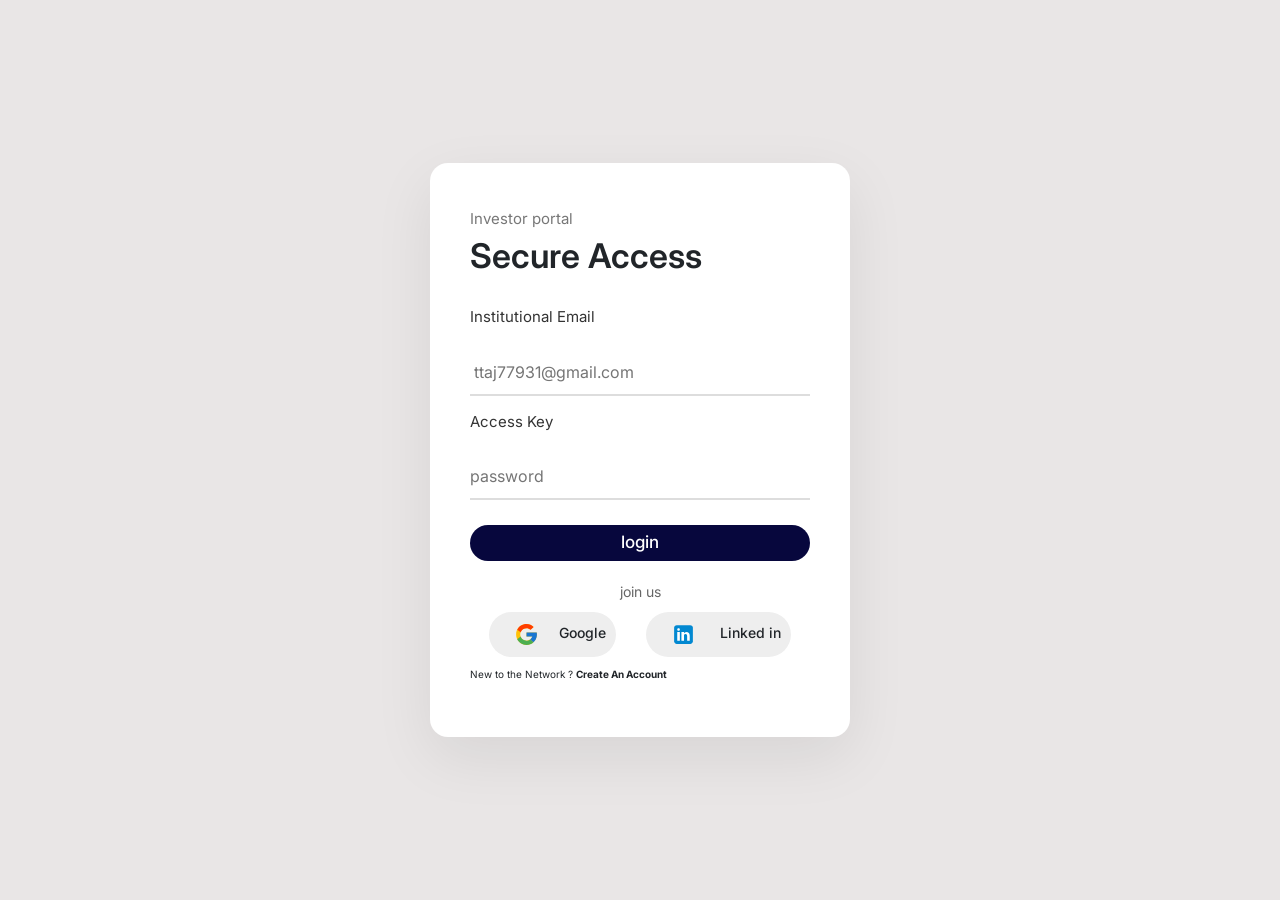
==== login.html @ df4b6495 "Add files via upload" ====
<!DOCTYPE html>
<html lang="en">
<head>
        <script src="https://cdn.jsdelivr.net/npm/@popperjs/core@2.11.8/dist/umd/popper.min.js" integrity="sha384-I7E8VVD/ismYTF4hNIPjVp/Zjvgyol6VFvRkX/vR+Vc4jQkC+hVqc2pM8ODewa9r" crossorigin="anonymous"></script>
<script src="https://cdn.jsdelivr.net/npm/bootstrap@5.3.8/dist/js/bootstrap.min.js" integrity="sha384-G/EV+4j2dNv+tEPo3++6LCgdCROaejBqfUeNjuKAiuXbjrxilcCdDz6ZAVfHWe1Y" crossorigin="anonymous"></script>
<link href="https://cdn.jsdelivr.net/npm/bootstrap@5.3.8/dist/css/bootstrap.min.css" rel="stylesheet" integrity="sha384-sRIl4kxILFvY47J16cr9ZwB07vP4J8+LH7qKQnuqkuIAvNWLzeN8tE5YBujZqJLB" crossorigin="anonymous">
<script src="https://cdn.jsdelivr.net/npm/bootstrap@5.3.8/dist/js/bootstrap.bundle.min.js" integrity="sha384-FKyoEForCGlyvwx9Hj09JcYn3nv7wiPVlz7YYwJrWVcXK/BmnVDxM+D2scQbITxI" crossorigin="anonymous"></script>
<link href="https://cdn.jsdelivr.net/npm/bootstrap-icons@1.11.3/font/bootstrap-icons.css" rel="stylesheet">
    <meta charset="UTF-8">
    <meta name="viewport" content="width=device-width, initial-scale=1.0">
    <title>Document</title>
    <link href="https://fonts.googleapis.com/css2?family=Inter:wght@300;400;500;600;700&display=swap" rel="stylesheet">
    <style>
*{
    margin:0;
    padding:0;
    box-sizing:border-box;
}

html{
    font-size:62.5%;
}

body{
    min-height:100vh;
    display:flex;
    justify-content:center;
    align-items:center;
    background:#e9e6e6;
    font-family:'Inter',sans-serif;
    padding:2rem;
}


.form{
    width:100%;
    max-width:42rem;
    padding:4.5rem 4rem;
    background:#fff;
    border-radius:1.8rem;
    box-shadow:0 2rem 6rem rgba(0,0,0,0.08);
}


.form p:first-child{
    color:#777;
    font-size:1.5rem;
    margin-bottom:.5rem;
}

.form h2{
    font-size:3.4rem;
    font-weight:600;
    margin-bottom:3rem;
}


label{
    font-size:1.5rem;
    margin-bottom:.6rem;
    color:#333;
}


.margin{
    width:100%;
    border:none;
    border-bottom:.2rem solid #ddd;
    padding:1rem 0;
    margin-bottom:2.8rem;
    font-size:1.6rem;
    transition:.3s;
}

.margin:focus{
    outline:none;
    border-color:#07073d;
}


.submit{
    width:100%;
    padding:1.4rem;
    border:none;
    border-radius:3rem;
    background:#07073d;
    color:#fff;
    font-size:1.7rem;
    font-weight:500;
    margin-top:1rem;
    transition:.3s;
}

.submit:hover{
    background:#0d0d6b;
}


.form form + p{
    text-align:center;
    margin:2.5rem 0 1.5rem;
    color:#666;
    font-size:1.4rem;
}


.social{
    display:flex;
    gap:3rem;
    justify-content:center;
}


.btn{
   
  
    background:#eee;
    padding:1rem 1.8rem;
    border-radius:3rem;
    border:none;
    font-size:1.4rem;
    font-weight:500;
    transition:.3s;
    padding: 1rem;
}
b:hover{
    cursor: pointer;
}
svg{
    margin:0 2rem 0 1.5rem;
}

.btn:hover{
    background:#e0e0e0;
}
.btn2{
    margin-left: 10 rem;
}


.last{
    text-align:center;
    margin-top:2.5rem;
    font-size:1.4rem;
}

.last b{
    cursor:pointer;
}


@media (max-width:600px){
    html{
        font-size:56%;
    }
}

@media (max-width:400px){
    html{
        font-size:52%;
    }
}
    </style>

</head>
<body>
 
    <section class="login my-5 py-5">
    <div class="container">
   <div class="form ">
     
        <div class="row">
           
            <div class="col-lg-12">
               
                 <p>Investor portal</p>
                <h2>Secure Access</h2>
                <form>
                <label>Institutional Email</label>
                <input type="email  "  class=" margin my-4"   placeholder=" ttaj77931@gmail.com">
                <label>Access Key</label>
                <input type="password"  class=" margin my-4" placeholder="password">
                <input type="submit"  class=" submit p-2 my-3" value="login" >

                </form>
                <p class=" my-3">join us</p>
                <div class="social">
                <button class="btn btn1  "><svg xmlns="http://www.w3.org/2000/svg"  x="0px" y="0px" width="25" height="25" viewBox="0 0 48 48">
<path fill="#FFC107" d="M43.611,20.083H42V20H24v8h11.303c-1.649,4.657-6.08,8-11.303,8c-6.627,0-12-5.373-12-12c0-6.627,5.373-12,12-12c3.059,0,5.842,1.154,7.961,3.039l5.657-5.657C34.046,6.053,29.268,4,24,4C12.955,4,4,12.955,4,24c0,11.045,8.955,20,20,20c11.045,0,20-8.955,20-20C44,22.659,43.862,21.35,43.611,20.083z"></path><path fill="#FF3D00" d="M6.306,14.691l6.571,4.819C14.655,15.108,18.961,12,24,12c3.059,0,5.842,1.154,7.961,3.039l5.657-5.657C34.046,6.053,29.268,4,24,4C16.318,4,9.656,8.337,6.306,14.691z"></path><path fill="#4CAF50" d="M24,44c5.166,0,9.86-1.977,13.409-5.192l-6.19-5.238C29.211,35.091,26.715,36,24,36c-5.202,0-9.619-3.317-11.283-7.946l-6.522,5.025C9.505,39.556,16.227,44,24,44z"></path><path fill="#1976D2" d="M43.611,20.083H42V20H24v8h11.303c-0.792,2.237-2.231,4.166-4.087,5.571c0.001-0.001,0.002-0.001,0.003-0.002l6.19,5.238C36.971,39.205,44,34,44,24C44,22.659,43.862,21.35,43.611,20.083z"></path>
</svg>Google</button>
                <button class="btn btn2  "><svg xmlns="http://www.w3.org/2000/svg" x="0px" y="0px" width="25" height="25" viewBox="0 0 48 48">
<path fill="#0288D1" d="M42,37c0,2.762-2.238,5-5,5H11c-2.761,0-5-2.238-5-5V11c0-2.762,2.239-5,5-5h26c2.762,0,5,2.238,5,5V37z"></path><path fill="#FFF" d="M12 19H17V36H12zM14.485 17h-.028C12.965 17 12 15.888 12 14.499 12 13.08 12.995 12 14.514 12c1.521 0 2.458 1.08 2.486 2.499C17 15.887 16.035 17 14.485 17zM36 36h-5v-9.099c0-2.198-1.225-3.698-3.192-3.698-1.501 0-2.313 1.012-2.707 1.99C24.957 25.543 25 26.511 25 27v9h-5V19h5v2.616C25.721 20.5 26.85 19 29.738 19c3.578 0 6.261 2.25 6.261 7.274L36 36 36 36z"></path>
</svg> Linked in </button>
</div>
                <p class="my-3">New to the Network ? <b>Create An Account</b></p>
            </div>
        </div>
    </div>
    </div>
    </section>

    
</body>
</html>
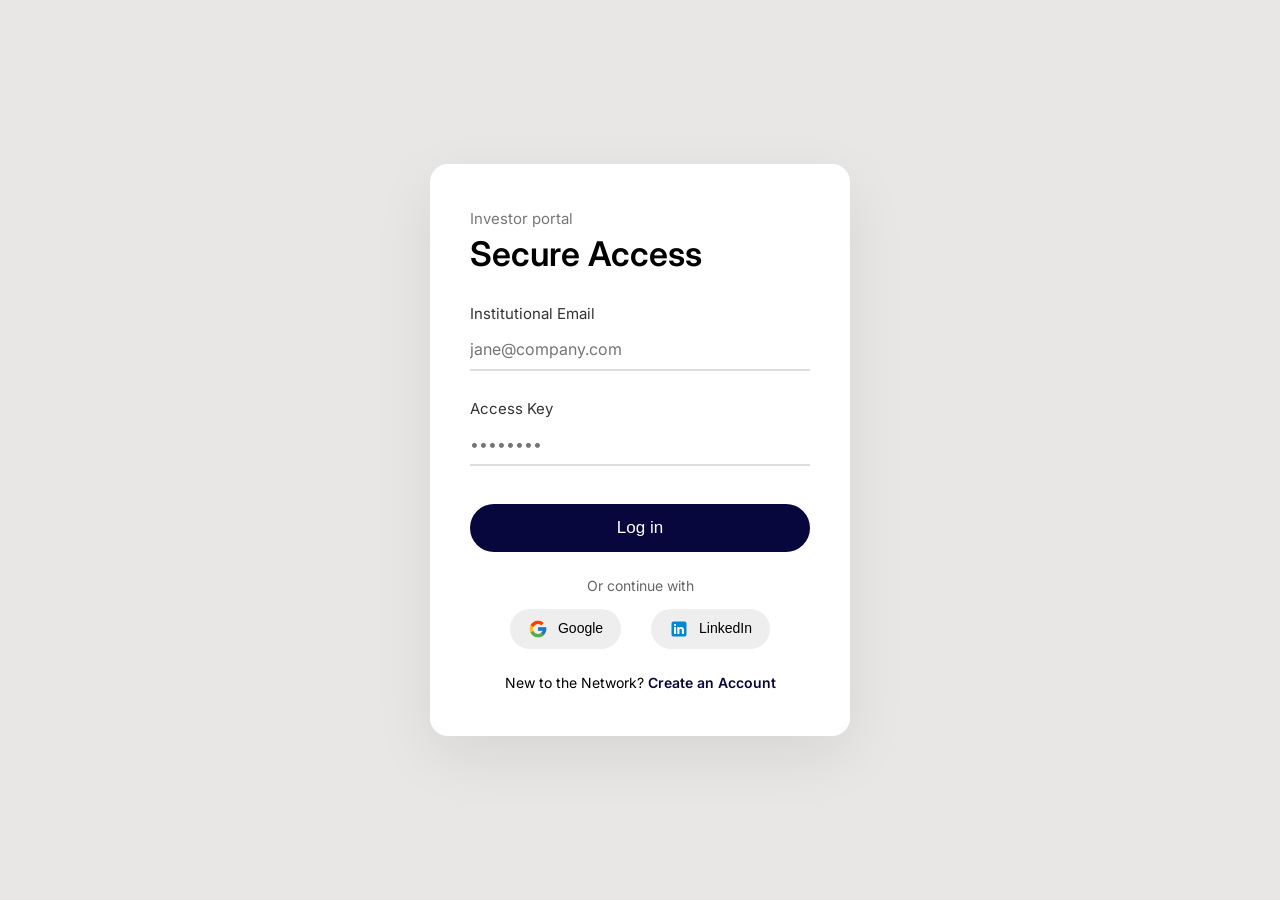
==== commit f6ae2eb6: "Add files via upload" ====
--- a/login.html
+++ b/login.html
@@ -1,204 +1,292 @@
-<!DOCTYPE html>
-<html lang="en">
-<head>
-        <script src="https://cdn.jsdelivr.net/npm/@popperjs/core@2.11.8/dist/umd/popper.min.js" integrity="sha384-I7E8VVD/ismYTF4hNIPjVp/Zjvgyol6VFvRkX/vR+Vc4jQkC+hVqc2pM8ODewa9r" crossorigin="anonymous"></script>
-<script src="https://cdn.jsdelivr.net/npm/bootstrap@5.3.8/dist/js/bootstrap.min.js" integrity="sha384-G/EV+4j2dNv+tEPo3++6LCgdCROaejBqfUeNjuKAiuXbjrxilcCdDz6ZAVfHWe1Y" crossorigin="anonymous"></script>
-<link href="https://cdn.jsdelivr.net/npm/bootstrap@5.3.8/dist/css/bootstrap.min.css" rel="stylesheet" integrity="sha384-sRIl4kxILFvY47J16cr9ZwB07vP4J8+LH7qKQnuqkuIAvNWLzeN8tE5YBujZqJLB" crossorigin="anonymous">
-<script src="https://cdn.jsdelivr.net/npm/bootstrap@5.3.8/dist/js/bootstrap.bundle.min.js" integrity="sha384-FKyoEForCGlyvwx9Hj09JcYn3nv7wiPVlz7YYwJrWVcXK/BmnVDxM+D2scQbITxI" crossorigin="anonymous"></script>
-<link href="https://cdn.jsdelivr.net/npm/bootstrap-icons@1.11.3/font/bootstrap-icons.css" rel="stylesheet">
-    <meta charset="UTF-8">
-    <meta name="viewport" content="width=device-width, initial-scale=1.0">
-    <title>Document</title>
-    <link href="https://fonts.googleapis.com/css2?family=Inter:wght@300;400;500;600;700&display=swap" rel="stylesheet">
-    <style>
-*{
-    margin:0;
-    padding:0;
-    box-sizing:border-box;
-}
-
-html{
-    font-size:62.5%;
-}
-
-body{
-    min-height:100vh;
-    display:flex;
-    justify-content:center;
-    align-items:center;
-    background:#e9e6e6;
-    font-family:'Inter',sans-serif;
-    padding:2rem;
-}
-
-
-.form{
-    width:100%;
-    max-width:42rem;
-    padding:4.5rem 4rem;
-    background:#fff;
-    border-radius:1.8rem;
-    box-shadow:0 2rem 6rem rgba(0,0,0,0.08);
-}
-
-
-.form p:first-child{
-    color:#777;
-    font-size:1.5rem;
-    margin-bottom:.5rem;
-}
-
-.form h2{
-    font-size:3.4rem;
-    font-weight:600;
-    margin-bottom:3rem;
-}
-
-
-label{
-    font-size:1.5rem;
-    margin-bottom:.6rem;
-    color:#333;
-}
-
-
-.margin{
-    width:100%;
-    border:none;
-    border-bottom:.2rem solid #ddd;
-    padding:1rem 0;
-    margin-bottom:2.8rem;
-    font-size:1.6rem;
-    transition:.3s;
-}
-
-.margin:focus{
-    outline:none;
-    border-color:#07073d;
-}
-
-
-.submit{
-    width:100%;
-    padding:1.4rem;
-    border:none;
-    border-radius:3rem;
-    background:#07073d;
-    color:#fff;
-    font-size:1.7rem;
-    font-weight:500;
-    margin-top:1rem;
-    transition:.3s;
-}
-
-.submit:hover{
-    background:#0d0d6b;
-}
-
-
-.form form + p{
-    text-align:center;
-    margin:2.5rem 0 1.5rem;
-    color:#666;
-    font-size:1.4rem;
-}
-
-
-.social{
-    display:flex;
-    gap:3rem;
-    justify-content:center;
-}
-
-
-.btn{
-   
-  
-    background:#eee;
-    padding:1rem 1.8rem;
-    border-radius:3rem;
-    border:none;
-    font-size:1.4rem;
-    font-weight:500;
-    transition:.3s;
-    padding: 1rem;
-}
-b:hover{
-    cursor: pointer;
-}
-svg{
-    margin:0 2rem 0 1.5rem;
-}
-
-.btn:hover{
-    background:#e0e0e0;
-}
-.btn2{
-    margin-left: 10 rem;
-}
-
-
-.last{
-    text-align:center;
-    margin-top:2.5rem;
-    font-size:1.4rem;
-}
-
-.last b{
-    cursor:pointer;
-}
-
-
-@media (max-width:600px){
-    html{
-        font-size:56%;
-    }
-}
-
-@media (max-width:400px){
-    html{
-        font-size:52%;
-    }
-}
-    </style>
-
-</head>
-<body>
- 
-    <section class="login my-5 py-5">
-    <div class="container">
-   <div class="form ">
-     
-        <div class="row">
-           
-            <div class="col-lg-12">
-               
-                 <p>Investor portal</p>
-                <h2>Secure Access</h2>
-                <form>
-                <label>Institutional Email</label>
-                <input type="email  "  class=" margin my-4"   placeholder=" ttaj77931@gmail.com">
-                <label>Access Key</label>
-                <input type="password"  class=" margin my-4" placeholder="password">
-                <input type="submit"  class=" submit p-2 my-3" value="login" >
-
-                </form>
-                <p class=" my-3">join us</p>
-                <div class="social">
-                <button class="btn btn1  "><svg xmlns="http://www.w3.org/2000/svg"  x="0px" y="0px" width="25" height="25" viewBox="0 0 48 48">
-<path fill="#FFC107" d="M43.611,20.083H42V20H24v8h11.303c-1.649,4.657-6.08,8-11.303,8c-6.627,0-12-5.373-12-12c0-6.627,5.373-12,12-12c3.059,0,5.842,1.154,7.961,3.039l5.657-5.657C34.046,6.053,29.268,4,24,4C12.955,4,4,12.955,4,24c0,11.045,8.955,20,20,20c11.045,0,20-8.955,20-20C44,22.659,43.862,21.35,43.611,20.083z"></path><path fill="#FF3D00" d="M6.306,14.691l6.571,4.819C14.655,15.108,18.961,12,24,12c3.059,0,5.842,1.154,7.961,3.039l5.657-5.657C34.046,6.053,29.268,4,24,4C16.318,4,9.656,8.337,6.306,14.691z"></path><path fill="#4CAF50" d="M24,44c5.166,0,9.86-1.977,13.409-5.192l-6.19-5.238C29.211,35.091,26.715,36,24,36c-5.202,0-9.619-3.317-11.283-7.946l-6.522,5.025C9.505,39.556,16.227,44,24,44z"></path><path fill="#1976D2" d="M43.611,20.083H42V20H24v8h11.303c-0.792,2.237-2.231,4.166-4.087,5.571c0.001-0.001,0.002-0.001,0.003-0.002l6.19,5.238C36.971,39.205,44,34,44,24C44,22.659,43.862,21.35,43.611,20.083z"></path>
-</svg>Google</button>
-                <button class="btn btn2  "><svg xmlns="http://www.w3.org/2000/svg" x="0px" y="0px" width="25" height="25" viewBox="0 0 48 48">
-<path fill="#0288D1" d="M42,37c0,2.762-2.238,5-5,5H11c-2.761,0-5-2.238-5-5V11c0-2.762,2.239-5,5-5h26c2.762,0,5,2.238,5,5V37z"></path><path fill="#FFF" d="M12 19H17V36H12zM14.485 17h-.028C12.965 17 12 15.888 12 14.499 12 13.08 12.995 12 14.514 12c1.521 0 2.458 1.08 2.486 2.499C17 15.887 16.035 17 14.485 17zM36 36h-5v-9.099c0-2.198-1.225-3.698-3.192-3.698-1.501 0-2.313 1.012-2.707 1.99C24.957 25.543 25 26.511 25 27v9h-5V19h5v2.616C25.721 20.5 26.85 19 29.738 19c3.578 0 6.261 2.25 6.261 7.274L36 36 36 36z"></path>
-</svg> Linked in </button>
-</div>
-                <p class="my-3">New to the Network ? <b>Create An Account</b></p>
-            </div>
-        </div>
-    </div>
-    </div>
-    </section>
-
-    
-</body>
-</html>+<!DOCTYPE html>
+<html lang="en">
+<head>
+<meta charset="UTF-8">
+<meta name="viewport" content="width=device-width, initial-scale=1.0">
+<title>StartIt - Log in</title>
+<link href="https://fonts.googleapis.com/css2?family=Inter:wght@300;400;500;600;700&display=swap" rel="stylesheet">
+<link href="https://cdn.jsdelivr.net/npm/bootstrap-icons@1.11.3/font/bootstrap-icons.css" rel="stylesheet">
+<style>
+*{
+    margin:0;
+    padding:0;
+    box-sizing:border-box;
+}
+
+html{
+    font-size:62.5%;
+}
+
+body{
+    min-height:100vh;
+    display:flex;
+    justify-content:center;
+    align-items:center;
+    background:#e9e6e6;
+    font-family:'Inter',sans-serif;
+    padding:2rem;
+}
+
+.form{
+    width:100%;
+    max-width:42rem;
+    padding:4.5rem 4rem;
+    background:#fff;
+    border-radius:1.8rem;
+    box-shadow:0 2rem 6rem rgba(0,0,0,0.08);
+}
+
+.form p:first-child{
+    color:#777;
+    font-size:1.5rem;
+    margin-bottom:.5rem;
+}
+
+.form h2{
+    font-size:3.4rem;
+    font-weight:600;
+    margin-bottom:3rem;
+}
+
+label{
+    font-size:1.5rem;
+    margin-bottom:.6rem;
+    color:#333;
+    display:block;
+}
+
+.field-input{
+    width:100%;
+    border:none;
+    border-bottom:.2rem solid #ddd;
+    padding:1rem 0;
+    margin-bottom:2.8rem;
+    font-size:1.6rem;
+    transition:.3s;
+    outline:none;
+    font-family:'Inter',sans-serif;
+}
+
+.field-input:focus{
+    border-color:#07073d;
+}
+
+.submit{
+    width:100%;
+    padding:1.4rem;
+    border:none;
+    border-radius:3rem;
+    background:#07073d;
+    color:#fff;
+    font-size:1.7rem;
+    font-weight:500;
+    margin-top:1rem;
+    transition:.3s;
+    cursor:pointer;
+}
+
+.submit:hover{
+    background:#0d0d6b;
+}
+
+.submit:disabled{
+    opacity:0.6;
+    cursor:not-allowed;
+}
+
+.form form + p{
+    text-align:center;
+    margin:2.5rem 0 1.5rem;
+    color:#666;
+    font-size:1.4rem;
+}
+
+.social{
+    display:flex;
+    gap:3rem;
+    justify-content:center;
+}
+
+.btn{
+    background:#eee;
+    padding:1rem 1.8rem;
+    border-radius:3rem;
+    border:none;
+    font-size:1.4rem;
+    font-weight:500;
+    transition:.3s;
+    cursor:pointer;
+}
+
+.btn:hover{
+    background:#e0e0e0;
+}
+
+.last{
+    text-align:center;
+    margin-top:2.5rem;
+    font-size:1.4rem;
+}
+
+.last a{
+    font-weight:600;
+    color:#07073d;
+    text-decoration:none;
+}
+
+.last a:hover{
+    text-decoration:underline;
+}
+
+.alert{
+    padding:1.2rem 1.6rem;
+    border-radius:1rem;
+    margin-bottom:1.6rem;
+    font-size:1.4rem;
+    display:none;
+}
+
+.alert.success{
+    background:#dcfce7;
+    color:#166534;
+    border:1px solid #bbf7d0;
+    display:block;
+}
+
+.alert.error{
+    background:#fef2f2;
+    color:#991b1b;
+    border:1px solid #fecaca;
+    display:block;
+}
+
+@media (max-width:600px){
+    html{ font-size:56%; }
+}
+
+@media (max-width:400px){
+    html{ font-size:52%; }
+}
+</style>
+</head>
+<body>
+
+<div class="form">
+    <p>Investor portal</p>
+    <h2>Secure Access</h2>
+
+    <div id="alert" class="alert"></div>
+
+    <form id="loginForm" onsubmit="handleLogin(event)">
+        <label>Institutional Email</label>
+        <input type="email" id="email" class="field-input" placeholder="jane@company.com" required>
+
+        <label>Access Key</label>
+        <input type="password" id="password" class="field-input" placeholder="••••••••" required>
+
+        <button type="submit" id="submitBtn" class="submit">Log in</button>
+    </form>
+
+    <p>Or continue with</p>
+    <div class="social">
+        <button class="btn">
+            <svg xmlns="http://www.w3.org/2000/svg" x="0px" y="0px" width="20" height="20" viewBox="0 0 48 48" style="vertical-align:middle;margin-right:6px">
+                <path fill="#FFC107" d="M43.611,20.083H42V20H24v8h11.303c-1.649,4.657-6.08,8-11.303,8c-6.627,0-12-5.373-12-12s5.373-12,12-12c3.059,0,5.842,1.154,7.961,3.039l5.657-5.657C34.046,6.053,29.268,4,24,4C12.955,4,4,12.955,4,24s8.955,20,20,20s20-8.955,20-20C44,22.659,43.862,21.35,43.611,20.083z"/>
+                <path fill="#FF3D00" d="M6.306,14.691l6.571,4.819C14.655,15.108,18.961,12,24,12c3.059,0,5.842,1.154,7.961,3.039l5.657-5.657C34.046,6.053,29.268,4,24,4C16.318,4,9.65,8.337,6.306,14.691z"/>
+                <path fill="#4CAF50" d="M24,44c5.166,0,9.86-1.977,13.409-5.192l-6.19-5.238C29.211,35.091,26.715,36,24,36c-5.202,0-9.619-3.317-11.283-7.946l-6.522,5.025C9.505,39.556,16.227,44,24,44z"/>
+                <path fill="#1976D2" d="M43.611,20.083H42V20H24v8h11.303c-0.792,2.237-2.231,4.166-4.087,5.571l6.19,5.238C39.99,36.218,44,30.636,44,24C44,22.659,43.862,21.35,43.611,20.083z"/>
+            </svg>
+            Google
+        </button>
+        <button class="btn">
+            <svg xmlns="http://www.w3.org/2000/svg" x="0px" y="0px" width="20" height="20" viewBox="0 0 48 48" style="vertical-align:middle;margin-right:6px">
+                <path fill="#0288D1" d="M42,37c0,2.762-2.238,5-5,5H11c-2.761,0-5-2.238-5-5V11c0-2.762,2.239-5,5-5h26c2.762,0,5,2.238,5,5V37z"/>
+                <path fill="#FFF" d="M12 19H17V36H12zM14.485 17h-.028C12.965 17 12 15.888 12 14.499 12 13.08 12.995 12 14.514 12c1.521 0 2.458 1.08 2.486 2.499C17 15.887 16.035 17 14.485 17zM36 36h-5v-9.099c0-2.198-1.225-3.698-3.192-3.698-1.501 0-2.313 1.012-2.707 1.99C24.957 25.543 25 26.511 25 27v9h-5V19h5v2.616C25.721 20.5 26.85 19 29.738 19c3.578 0 6.261 2.25 6.261 7.103L36 36 36 36z"/>
+            </svg>
+            LinkedIn
+        </button>
+    </div>
+
+    <div class="last">
+        New to the Network? <a href="./register.html">Create an Account</a>
+    </div>
+</div>
+
+<script>
+const API_BASE = './api';
+
+window.addEventListener('DOMContentLoaded', () => {
+    const token = localStorage.getItem('auth_token');
+    if (token) {
+        window.location.href = './index.html';
+        return;
+    }
+
+    const savedEmail = localStorage.getItem('registered_email');
+    if (savedEmail) {
+        document.getElementById('email').value = savedEmail;
+        localStorage.removeItem('registered_email');
+    }
+});
+
+function showAlert(message, type) {
+    const alert = document.getElementById('alert');
+    alert.textContent = message;
+    alert.className = 'alert ' + type;
+}
+
+function hideAlert() {
+    document.getElementById('alert').className = 'alert';
+}
+
+async function handleLogin(e) {
+    e.preventDefault();
+    hideAlert();
+
+    const email    = document.getElementById('email').value.trim();
+    const password = document.getElementById('password').value;
+    const btn      = document.getElementById('submitBtn');
+
+    if (!email || !password) {
+        showAlert('Please enter your email and password.', 'error');
+        return;
+    }
+
+    btn.disabled = true;
+    btn.textContent = 'Logging in...';
+
+    try {
+        const response = await fetch(API_BASE + '/login.php', {
+            method: 'POST',
+            headers: { 'Content-Type': 'application/json' },
+            body: JSON.stringify({ email, password })
+        });
+
+        const data = await response.json();
+
+        if (data.success) {
+            localStorage.setItem('auth_token',    data.token);
+            localStorage.setItem('user_username', data.username);
+            localStorage.setItem('user_fullname', data.fullname);
+            localStorage.setItem('user_email',    data.email);
+            localStorage.setItem('user_role',     data.role);
+
+            showAlert('Login successful! Redirecting...', 'success');
+            setTimeout(() => {
+                window.location.href = './index.html';
+            }, 1500);
+        } else {
+            showAlert(data.message || 'Login failed. Please check your credentials.', 'error');
+            btn.disabled = false;
+            btn.textContent = 'Log in';
+        }
+    } catch (err) {
+        showAlert('Connection error. Please check your internet and try again.', 'error');
+        btn.disabled = false;
+        btn.textContent = 'Log in';
+    }
+}
+</script>
+
+</body>
+</html>
